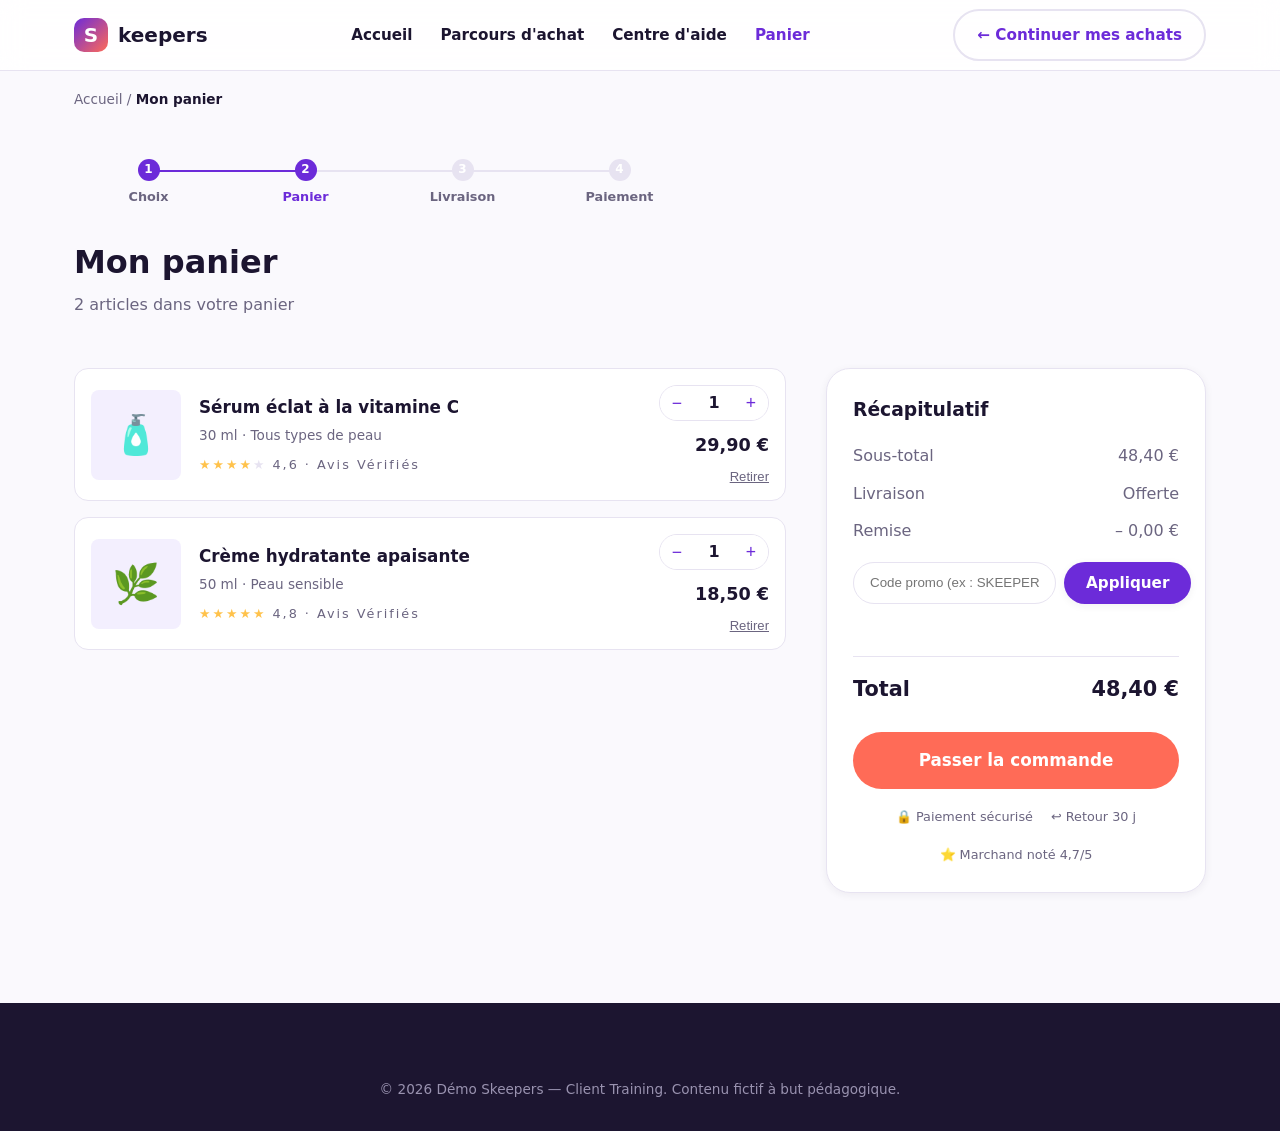
==== cart.html @ fd05c82c "Add Skeepers client-training demo site + GitHub Pages workflow Trois pages de démo (parcours d'achat" ====
<!DOCTYPE html>
<html lang="fr">
<head>
  <meta charset="UTF-8" />
  <meta name="viewport" content="width=device-width, initial-scale=1.0" />
  <title>Panier — Skeepers Client Training</title>
  <meta name="description" content="Page panier de démonstration aux couleurs de Skeepers." />
  <link rel="stylesheet" href="assets/css/style.css" />
</head>
<body>
  <header class="site-header">
    <div class="container nav">
      <a class="brand" href="index.html"><span class="logo-mark"></span> keepers</a>
      <nav>
        <ul class="nav-links">
          <li><a href="index.html">Accueil</a></li>
          <li><a href="purchase.html">Parcours d'achat</a></li>
          <li><a href="help-center.html">Centre d'aide</a></li>
          <li><a href="cart.html" class="active">Panier</a></li>
        </ul>
      </nav>
      <a href="purchase.html" class="btn btn-ghost">← Continuer mes achats</a>
    </div>
  </header>

  <div class="container">
    <div class="breadcrumb">
      <a href="index.html">Accueil</a> / <span>Mon panier</span>
    </div>

    <!-- Étapes -->
    <div class="steps" style="max-width:620px">
      <div class="step done" data-n="1">Choix</div>
      <div class="step current" data-n="2">Panier</div>
      <div class="step" data-n="3">Livraison</div>
      <div class="step" data-n="4">Paiement</div>
    </div>

    <h1 style="margin:10px 0 4px">Mon panier</h1>
    <p style="color:var(--skp-grey);margin-bottom:10px"><span id="cartCount">2</span> articles dans votre panier</p>

    <div class="cart-layout">
      <!-- Articles -->
      <div class="cart-items" id="cartItems">
        <div class="cart-item" data-price="29.90">
          <div class="thumb">🧴</div>
          <div>
            <h3>Sérum éclat à la vitamine C</h3>
            <div class="variant">30 ml · Tous types de peau</div>
            <div class="item-rating stars">★★★★<span class="empty">★</span> <span style="color:var(--skp-grey)">4,6 · Avis Vérifiés</span></div>
          </div>
          <div class="item-right">
            <div class="qty">
              <button type="button" data-act="dec">−</button>
              <span class="q">1</span>
              <button type="button" data-act="inc">+</button>
            </div>
            <div class="item-price">29,90 €</div>
            <button class="remove" type="button">Retirer</button>
          </div>
        </div>

        <div class="cart-item" data-price="18.50">
          <div class="thumb">🌿</div>
          <div>
            <h3>Crème hydratante apaisante</h3>
            <div class="variant">50 ml · Peau sensible</div>
            <div class="item-rating stars">★★★★★ <span style="color:var(--skp-grey)">4,8 · Avis Vérifiés</span></div>
          </div>
          <div class="item-right">
            <div class="qty">
              <button type="button" data-act="dec">−</button>
              <span class="q">1</span>
              <button type="button" data-act="inc">+</button>
            </div>
            <div class="item-price">18,50 €</div>
            <button class="remove" type="button">Retirer</button>
          </div>
        </div>
      </div>

      <!-- Récapitulatif -->
      <aside class="summary">
        <h3>Récapitulatif</h3>
        <div class="summary-row"><span>Sous-total</span><span id="subtotal">48,40 €</span></div>
        <div class="summary-row"><span>Livraison</span><span id="shipping">Offerte</span></div>
        <div class="summary-row"><span>Remise</span><span id="discount">– 0,00 €</span></div>

        <div class="promo">
          <input type="text" id="promoCode" placeholder="Code promo (ex : SKEEPERS10)" />
          <button class="btn btn-primary" type="button" id="applyPromo">Appliquer</button>
        </div>
        <div id="promoMsg" style="font-size:.82rem;min-height:18px"></div>

        <div class="summary-row total"><span>Total</span><span id="total">48,40 €</span></div>

        <a href="#" class="btn btn-coral btn-block btn-lg" style="margin-top:14px">Passer la commande</a>

        <div class="trust-row">
          <span>🔒 Paiement sécurisé</span>
          <span>↩️ Retour 30 j</span>
          <span>⭐ Marchand noté 4,7/5</span>
        </div>
      </aside>
    </div>
  </div>

  <footer class="site-footer">
    <div class="container">
      <div class="footer-bottom">© <span id="year"></span> Démo Skeepers — Client Training. Contenu fictif à but pédagogique.</div>
    </div>
  </footer>

  <script src="assets/js/main.js"></script>
</body>
</html>
---- assets/css/style.css ----
/* ===========================================================
   Skeepers — Client Training
   Feuille de style partagée
   =========================================================== */

:root {
  /* Couleurs de marque Skeepers */
  --skp-purple: #6c2bd9;
  --skp-purple-dark: #4c1d95;
  --skp-purple-light: #a47aff;
  --skp-violet-soft: #f3effe;
  --skp-coral: #ff6b57;
  --skp-coral-dark: #e2533f;
  --skp-yellow: #ffc24b;
  --skp-ink: #1c1530;
  --skp-grey: #6b6580;
  --skp-grey-light: #e7e3f1;
  --skp-bg: #faf9fd;
  --skp-white: #ffffff;
  --skp-green: #2ecc71;

  --radius-sm: 8px;
  --radius: 14px;
  --radius-lg: 24px;
  --shadow-sm: 0 2px 8px rgba(28, 21, 48, 0.06);
  --shadow: 0 12px 32px rgba(76, 29, 149, 0.12);
  --shadow-lg: 0 24px 60px rgba(76, 29, 149, 0.18);
  --maxw: 1180px;

  --font: "Segoe UI", system-ui, -apple-system, "Helvetica Neue", Arial, sans-serif;
}

* { box-sizing: border-box; margin: 0; padding: 0; }

html { scroll-behavior: smooth; }

body {
  font-family: var(--font);
  color: var(--skp-ink);
  background: var(--skp-bg);
  line-height: 1.6;
  -webkit-font-smoothing: antialiased;
}

a { color: var(--skp-purple); text-decoration: none; }
a:hover { text-decoration: underline; }

img { max-width: 100%; display: block; }

.container {
  width: 100%;
  max-width: var(--maxw);
  margin: 0 auto;
  padding: 0 24px;
}

/* ---------- Header / Navigation ---------- */
.site-header {
  position: sticky;
  top: 0;
  z-index: 50;
  background: rgba(255, 255, 255, 0.85);
  backdrop-filter: blur(12px);
  border-bottom: 1px solid var(--skp-grey-light);
}
.nav {
  display: flex;
  align-items: center;
  justify-content: space-between;
  height: 70px;
}
.brand {
  display: flex;
  align-items: center;
  gap: 10px;
  font-weight: 800;
  font-size: 1.25rem;
  color: var(--skp-ink);
}
.brand:hover { text-decoration: none; }
.brand .logo-mark {
  width: 34px; height: 34px;
  border-radius: 10px;
  background: linear-gradient(135deg, var(--skp-purple), var(--skp-coral));
  display: grid; place-items: center;
  color: #fff; font-weight: 800;
}
.brand .logo-mark::after { content: "S"; }
.brand .accent { color: var(--skp-purple); }

.nav-links {
  display: flex;
  align-items: center;
  gap: 28px;
  list-style: none;
}
.nav-links a {
  color: var(--skp-ink);
  font-weight: 600;
  font-size: .95rem;
}
.nav-links a.active { color: var(--skp-purple); }

/* ---------- Boutons ---------- */
.btn {
  display: inline-flex;
  align-items: center;
  justify-content: center;
  gap: 8px;
  border: none;
  cursor: pointer;
  font-family: inherit;
  font-weight: 700;
  font-size: .95rem;
  padding: 12px 22px;
  border-radius: 999px;
  transition: transform .15s ease, box-shadow .15s ease, background .15s ease;
  text-decoration: none;
}
.btn:hover { text-decoration: none; transform: translateY(-2px); }
.btn-primary { background: var(--skp-purple); color: #fff; box-shadow: var(--shadow-sm); }
.btn-primary:hover { background: var(--skp-purple-dark); color: #fff; }
.btn-coral { background: var(--skp-coral); color: #fff; }
.btn-coral:hover { background: var(--skp-coral-dark); color: #fff; }
.btn-ghost { background: transparent; color: var(--skp-purple); border: 2px solid var(--skp-grey-light); }
.btn-ghost:hover { border-color: var(--skp-purple); color: var(--skp-purple); }
.btn-block { width: 100%; }
.btn-lg { padding: 15px 30px; font-size: 1.05rem; }

/* ---------- Badges & étoiles ---------- */
.badge {
  display: inline-flex;
  align-items: center;
  gap: 6px;
  font-size: .78rem;
  font-weight: 700;
  padding: 4px 12px;
  border-radius: 999px;
  background: var(--skp-violet-soft);
  color: var(--skp-purple);
}
.stars { color: var(--skp-yellow); letter-spacing: 2px; font-size: 1rem; }
.stars .empty { color: var(--skp-grey-light); }

.skp-verified {
  display: inline-flex; align-items: center; gap: 6px;
  font-size: .8rem; font-weight: 700; color: var(--skp-green);
}
.skp-verified::before { content: "✓"; }

/* ---------- Hero ---------- */
.hero {
  background:
    radial-gradient(900px 400px at 80% -10%, rgba(255,107,87,.18), transparent),
    linear-gradient(135deg, var(--skp-purple-dark), var(--skp-purple));
  color: #fff;
  padding: 90px 0 110px;
  position: relative;
  overflow: hidden;
}
.hero h1 { font-size: clamp(2rem, 4vw, 3.2rem); line-height: 1.1; margin-bottom: 18px; }
.hero p { font-size: 1.15rem; max-width: 620px; opacity: .92; }
.hero .badge { background: rgba(255,255,255,.15); color: #fff; margin-bottom: 22px; }
.hero-actions { margin-top: 32px; display: flex; gap: 14px; flex-wrap: wrap; }

/* ---------- Sections ---------- */
.section { padding: 72px 0; }
.section-head { text-align: center; max-width: 640px; margin: 0 auto 48px; }
.section-head h2 { font-size: clamp(1.6rem, 3vw, 2.4rem); margin-bottom: 12px; }
.section-head p { color: var(--skp-grey); font-size: 1.05rem; }
.eyebrow {
  text-transform: uppercase; letter-spacing: .12em; font-size: .78rem;
  font-weight: 800; color: var(--skp-coral); margin-bottom: 10px;
}

/* ---------- Grille de cartes ---------- */
.cards { display: grid; grid-template-columns: repeat(3, 1fr); gap: 26px; }
.card {
  background: var(--skp-white);
  border: 1px solid var(--skp-grey-light);
  border-radius: var(--radius-lg);
  padding: 30px;
  box-shadow: var(--shadow-sm);
  transition: transform .2s ease, box-shadow .2s ease, border-color .2s ease;
  display: flex; flex-direction: column;
}
.card:hover { transform: translateY(-6px); box-shadow: var(--shadow); border-color: transparent; }
.card .card-icon {
  width: 56px; height: 56px; border-radius: 16px;
  display: grid; place-items: center; font-size: 1.6rem;
  background: var(--skp-violet-soft); margin-bottom: 18px;
}
.card h3 { font-size: 1.25rem; margin-bottom: 10px; }
.card p { color: var(--skp-grey); flex: 1; }
.card .card-link { margin-top: 18px; font-weight: 700; display: inline-flex; gap: 6px; }
.card .card-link::after { content: "→"; transition: transform .15s; }
.card:hover .card-link::after { transform: translateX(4px); }

/* ---------- Footer ---------- */
.site-footer {
  background: var(--skp-ink);
  color: #cfc8e6;
  padding: 54px 0 30px;
  margin-top: 40px;
}
.footer-grid {
  display: flex; justify-content: space-between; gap: 40px; flex-wrap: wrap;
  padding-bottom: 30px; border-bottom: 1px solid rgba(255,255,255,.1);
}
.site-footer a { color: #cfc8e6; }
.site-footer h4 { color: #fff; margin-bottom: 14px; font-size: .95rem; }
.site-footer ul { list-style: none; }
.site-footer li { margin-bottom: 8px; font-size: .9rem; }
.footer-bottom { padding-top: 22px; font-size: .85rem; opacity: .7; text-align: center; }

/* ===========================================================
   Parcours d'achat (purchase.html)
   =========================================================== */
.breadcrumb { font-size: .85rem; color: var(--skp-grey); padding: 18px 0; }
.breadcrumb a { color: var(--skp-grey); }
.breadcrumb span { color: var(--skp-ink); font-weight: 600; }

.product { display: grid; grid-template-columns: 1fr 1fr; gap: 50px; padding: 20px 0 60px; }
.product-gallery { position: sticky; top: 90px; align-self: start; }
.product-main-img {
  aspect-ratio: 1; border-radius: var(--radius-lg);
  background: linear-gradient(135deg, var(--skp-violet-soft), #fff);
  display: grid; place-items: center; font-size: 7rem;
  border: 1px solid var(--skp-grey-light);
}
.product-thumbs { display: flex; gap: 12px; margin-top: 14px; }
.product-thumbs div {
  width: 76px; height: 76px; border-radius: var(--radius-sm);
  background: var(--skp-violet-soft); display: grid; place-items: center;
  font-size: 1.8rem; cursor: pointer; border: 2px solid transparent;
}
.product-thumbs div.active { border-color: var(--skp-purple); }

.product-info h1 { font-size: 2rem; margin: 8px 0 12px; }
.rating-row { display: flex; align-items: center; gap: 12px; margin-bottom: 20px; }
.rating-row a { font-size: .9rem; }
.price { font-size: 2.2rem; font-weight: 800; color: var(--skp-ink); }
.price .old { font-size: 1.2rem; color: var(--skp-grey); text-decoration: line-through; font-weight: 500; margin-left: 10px; }
.price-row { display: flex; align-items: center; gap: 14px; margin: 18px 0; }
.product-desc { color: var(--skp-grey); margin-bottom: 24px; }

.option-group { margin-bottom: 22px; }
.option-group label { font-weight: 700; display: block; margin-bottom: 10px; }
.swatches { display: flex; gap: 10px; }
.swatch {
  padding: 9px 18px; border-radius: 999px; border: 2px solid var(--skp-grey-light);
  cursor: pointer; font-weight: 600; font-size: .9rem; background: #fff;
}
.swatch.active { border-color: var(--skp-purple); background: var(--skp-violet-soft); color: var(--skp-purple); }

/* Stepper parcours */
.steps { display: flex; gap: 8px; margin: 30px 0; }
.step {
  flex: 1; text-align: center; font-size: .8rem; font-weight: 700; color: var(--skp-grey);
  padding-top: 28px; position: relative;
}
.step::before {
  content: attr(data-n); position: absolute; top: 0; left: 50%; transform: translateX(-50%);
  width: 22px; height: 22px; border-radius: 50%; background: var(--skp-grey-light);
  color: #fff; display: grid; place-items: center; font-size: .75rem;
}
.step::after {
  content: ""; position: absolute; top: 11px; left: 50%; width: 100%; height: 2px;
  background: var(--skp-grey-light); z-index: -1;
}
.step:last-child::after { display: none; }
.step.done::before, .step.current::before { background: var(--skp-purple); }
.step.current { color: var(--skp-purple); }
.step.done::after { background: var(--skp-purple); }

/* Avis Skeepers */
.reviews { padding: 50px 0; border-top: 1px solid var(--skp-grey-light); }
.reviews-summary { display: flex; gap: 40px; align-items: center; flex-wrap: wrap; margin-bottom: 36px; }
.score-big { text-align: center; }
.score-big .num { font-size: 3.4rem; font-weight: 800; line-height: 1; color: var(--skp-purple); }
.score-bars { flex: 1; min-width: 260px; }
.score-bar { display: flex; align-items: center; gap: 10px; font-size: .85rem; margin-bottom: 6px; }
.score-bar .track { flex: 1; height: 8px; background: var(--skp-grey-light); border-radius: 999px; overflow: hidden; }
.score-bar .fill { height: 100%; background: var(--skp-yellow); }

.review-list { display: grid; gap: 18px; }
.review {
  background: #fff; border: 1px solid var(--skp-grey-light); border-radius: var(--radius);
  padding: 22px;
}
.review-head { display: flex; justify-content: space-between; align-items: center; margin-bottom: 8px; flex-wrap: wrap; gap: 8px; }
.review-author { font-weight: 700; display: flex; align-items: center; gap: 10px; }
.review-author .avatar {
  width: 38px; height: 38px; border-radius: 50%; background: var(--skp-violet-soft);
  display: grid; place-items: center; font-weight: 800; color: var(--skp-purple);
}
.review-date { font-size: .82rem; color: var(--skp-grey); }
.review p { color: var(--skp-ink); }

/* ===========================================================
   Help Center (help-center.html)
   =========================================================== */
.help-hero {
  background: linear-gradient(135deg, var(--skp-purple-dark), var(--skp-purple));
  color: #fff; padding: 60px 0;
}
.help-search {
  display: flex; max-width: 560px; margin-top: 20px; background: #fff;
  border-radius: 999px; padding: 6px; box-shadow: var(--shadow);
}
.help-search input { flex: 1; border: none; outline: none; padding: 12px 18px; font-size: 1rem; background: transparent; }

.help-layout { display: grid; grid-template-columns: 260px 1fr; gap: 50px; padding: 50px 0; }
.help-sidebar { position: sticky; top: 90px; align-self: start; }
.help-sidebar h4 { font-size: .78rem; text-transform: uppercase; letter-spacing: .1em; color: var(--skp-grey); margin-bottom: 14px; }
.help-sidebar ul { list-style: none; }
.help-sidebar li a {
  display: block; padding: 9px 14px; border-radius: var(--radius-sm); color: var(--skp-ink);
  font-size: .92rem; font-weight: 600;
}
.help-sidebar li a:hover { background: var(--skp-violet-soft); text-decoration: none; }
.help-sidebar li a.active { background: var(--skp-violet-soft); color: var(--skp-purple); }

.article { max-width: 760px; }
.article h1 { font-size: 2.3rem; margin: 14px 0 16px; }
.article .meta { color: var(--skp-grey); font-size: .9rem; margin-bottom: 30px; display: flex; gap: 16px; flex-wrap: wrap; }
.article h2 { margin: 38px 0 14px; font-size: 1.5rem; }
.article h3 { margin: 26px 0 10px; font-size: 1.18rem; }
.article p { margin-bottom: 16px; color: #2c2542; }
.article ul, .article ol { margin: 0 0 18px 22px; }
.article li { margin-bottom: 8px; }
.callout {
  background: var(--skp-violet-soft); border-left: 4px solid var(--skp-purple);
  padding: 18px 22px; border-radius: var(--radius-sm); margin: 24px 0;
}
.callout.tip { background: #eafaf1; border-color: var(--skp-green); }
.callout strong { color: var(--skp-purple-dark); }
.article-steps { counter-reset: step; list-style: none; margin-left: 0; }
.article-steps li { position: relative; padding-left: 46px; margin-bottom: 18px; }
.article-steps li::before {
  counter-increment: step; content: counter(step);
  position: absolute; left: 0; top: -2px; width: 30px; height: 30px; border-radius: 50%;
  background: var(--skp-purple); color: #fff; display: grid; place-items: center; font-weight: 800;
}
.feedback-box {
  margin-top: 50px; padding: 28px; border: 1px solid var(--skp-grey-light);
  border-radius: var(--radius); text-align: center; background: #fff;
}
.feedback-box .btns { display: flex; gap: 12px; justify-content: center; margin-top: 14px; }

/* ===========================================================
   Panier (cart.html)
   =========================================================== */
.cart-layout { display: grid; grid-template-columns: 1fr 380px; gap: 40px; padding: 40px 0 70px; align-items: start; }
.cart-items { display: grid; gap: 16px; }
.cart-item {
  display: grid; grid-template-columns: 90px 1fr auto; gap: 18px; align-items: center;
  background: #fff; border: 1px solid var(--skp-grey-light); border-radius: var(--radius); padding: 16px;
}
.cart-item .thumb {
  width: 90px; height: 90px; border-radius: var(--radius-sm); background: var(--skp-violet-soft);
  display: grid; place-items: center; font-size: 2.4rem;
}
.cart-item h3 { font-size: 1.05rem; margin-bottom: 4px; }
.cart-item .variant { font-size: .85rem; color: var(--skp-grey); margin-bottom: 8px; }
.cart-item .item-rating { font-size: .8rem; }
.cart-item .item-right { text-align: right; display: flex; flex-direction: column; align-items: flex-end; gap: 10px; }
.qty { display: inline-flex; align-items: center; border: 1px solid var(--skp-grey-light); border-radius: 999px; overflow: hidden; }
.qty button { border: none; background: #fff; width: 34px; height: 34px; cursor: pointer; font-size: 1.1rem; color: var(--skp-purple); }
.qty button:hover { background: var(--skp-violet-soft); }
.qty span { width: 40px; text-align: center; font-weight: 700; }
.item-price { font-weight: 800; font-size: 1.1rem; }
.remove { background: none; border: none; color: var(--skp-grey); cursor: pointer; font-size: .82rem; text-decoration: underline; }
.remove:hover { color: var(--skp-coral); }

.summary {
  background: #fff; border: 1px solid var(--skp-grey-light); border-radius: var(--radius-lg);
  padding: 26px; position: sticky; top: 90px; box-shadow: var(--shadow-sm);
}
.summary h3 { margin-bottom: 18px; }
.summary-row { display: flex; justify-content: space-between; margin-bottom: 12px; color: var(--skp-grey); }
.summary-row.total { font-size: 1.3rem; font-weight: 800; color: var(--skp-ink); border-top: 1px solid var(--skp-grey-light); padding-top: 16px; margin-top: 16px; }
.promo { display: flex; gap: 8px; margin: 18px 0; }
.promo input { flex: 1; border: 1px solid var(--skp-grey-light); border-radius: 999px; padding: 11px 16px; outline: none; }
.trust-row { display: flex; gap: 18px; justify-content: center; margin-top: 18px; font-size: .8rem; color: var(--skp-grey); flex-wrap: wrap; }
.trust-row span { display: inline-flex; align-items: center; gap: 6px; }
.empty-hint { text-align: center; padding: 40px; color: var(--skp-grey); }

/* ---------- Responsive ---------- */
@media (max-width: 900px) {
  .cards { grid-template-columns: 1fr; }
  .product { grid-template-columns: 1fr; }
  .product-gallery { position: static; }
  .help-layout { grid-template-columns: 1fr; }
  .help-sidebar { position: static; }
  .cart-layout { grid-template-columns: 1fr; }
  .summary { position: static; }
  .nav-links { display: none; }
}
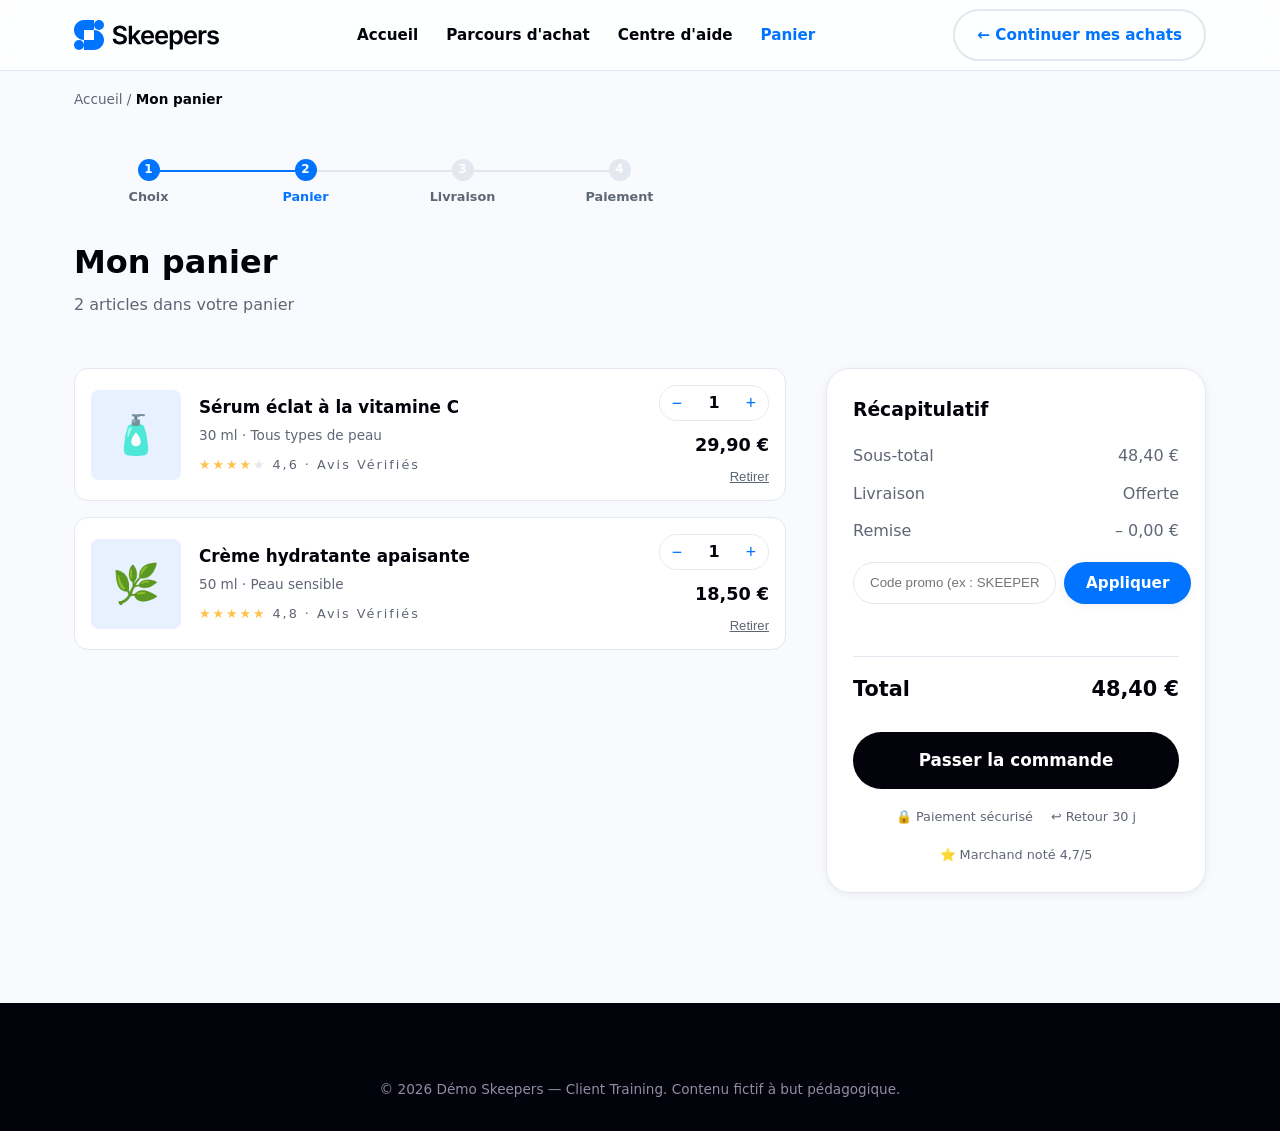
==== commit ebb6bb5c: "Use official Skeepers brand colors (blue #0073FF) + real logo SVG Palette repassée du violet proviso" ====
--- a/cart.html
+++ b/cart.html
@@ -10,7 +10,7 @@
 <body>
   <header class="site-header">
     <div class="container nav">
-      <a class="brand" href="index.html"><span class="logo-mark"></span> keepers</a>
+      <a class="brand" href="index.html"><img class="brand-logo" src="assets/skeepers-logo.6c447c.svg" alt="Skeepers" /></a>
       <nav>
         <ul class="nav-links">
           <li><a href="index.html">Accueil</a></li>
--- a/assets/css/style.css
+++ b/assets/css/style.css
@@ -4,20 +4,28 @@
    =========================================================== */
 
 :root {
-  /* Couleurs de marque Skeepers */
-  --skp-purple: #6c2bd9;
-  --skp-purple-dark: #4c1d95;
-  --skp-purple-light: #a47aff;
-  --skp-violet-soft: #f3effe;
-  --skp-coral: #ff6b57;
-  --skp-coral-dark: #e2533f;
-  --skp-yellow: #ffc24b;
-  --skp-ink: #1c1530;
-  --skp-grey: #6b6580;
-  --skp-grey-light: #e7e3f1;
-  --skp-bg: #faf9fd;
+  /* Couleurs de marque Skeepers (extraites du logo officiel) */
+  --skp-blue: #0073ff;        /* bleu de marque (pictogramme) */
+  --skp-blue-dark: #005ad1;   /* hover / dégradés */
+  --skp-blue-light: #4d9bff;
+  --skp-blue-soft: #e8f1ff;   /* fond bleuté clair */
+  --skp-ink: #02020a;         /* quasi-noir du wordmark */
+  --skp-action: #02020a;      /* CTA fort (noir) */
+  --skp-action-dark: #23232e;
+  --skp-yellow: #ffc24b;      /* étoiles d'avis */
+  --skp-grey: #5f6675;
+  --skp-grey-light: #e3e7ef;
+  --skp-bg: #f8fafd;
   --skp-white: #ffffff;
   --skp-green: #2ecc71;
+
+  /* Alias rétro-compatibles (anciens noms utilisés dans le CSS) */
+  --skp-purple: var(--skp-blue);
+  --skp-purple-dark: var(--skp-blue-dark);
+  --skp-purple-light: var(--skp-blue-light);
+  --skp-violet-soft: var(--skp-blue-soft);
+  --skp-coral: var(--skp-action);
+  --skp-coral-dark: var(--skp-action-dark);
 
   --radius-sm: 8px;
   --radius: 14px;
@@ -78,15 +86,9 @@
   color: var(--skp-ink);
 }
 .brand:hover { text-decoration: none; }
-.brand .logo-mark {
-  width: 34px; height: 34px;
-  border-radius: 10px;
-  background: linear-gradient(135deg, var(--skp-purple), var(--skp-coral));
-  display: grid; place-items: center;
-  color: #fff; font-weight: 800;
-}
-.brand .logo-mark::after { content: "S"; }
-.brand .accent { color: var(--skp-purple); }
+.brand .brand-logo { height: 30px; width: auto; display: block; }
+.brand .brand-logo--light { filter: brightness(0) invert(1); }
+.brand .accent { color: var(--skp-blue); }
 
 .nav-links {
   display: flex;
@@ -151,8 +153,8 @@
 /* ---------- Hero ---------- */
 .hero {
   background:
-    radial-gradient(900px 400px at 80% -10%, rgba(255,107,87,.18), transparent),
-    linear-gradient(135deg, var(--skp-purple-dark), var(--skp-purple));
+    radial-gradient(900px 400px at 80% -10%, rgba(77,155,255,.45), transparent),
+    linear-gradient(135deg, #003a8c, var(--skp-blue));
   color: #fff;
   padding: 90px 0 110px;
   position: relative;
@@ -301,7 +303,7 @@
    Help Center (help-center.html)
    =========================================================== */
 .help-hero {
-  background: linear-gradient(135deg, var(--skp-purple-dark), var(--skp-purple));
+  background: linear-gradient(135deg, #003a8c, var(--skp-blue));
   color: #fff; padding: 60px 0;
 }
 .help-search {
